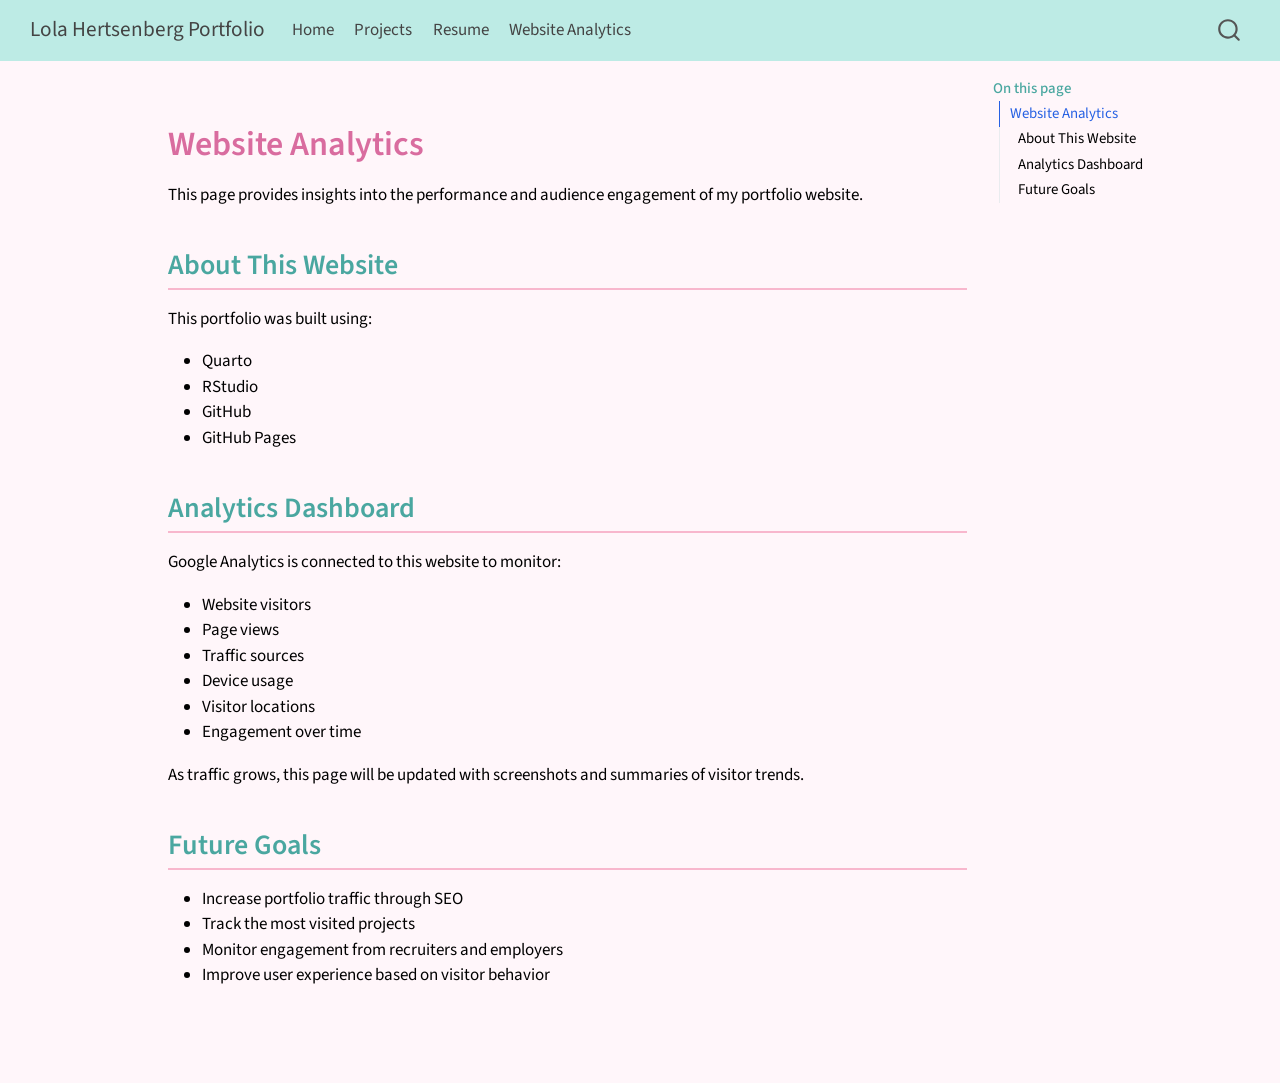
==== docs/analytics.html @ 13db0456 "bruh" ====
<!DOCTYPE html>
<html xmlns="http://www.w3.org/1999/xhtml" lang="en" xml:lang="en"><head>

<meta charset="utf-8">
<meta name="generator" content="quarto-1.9.37">

<meta name="viewport" content="width=device-width, initial-scale=1.0, user-scalable=yes">


<title>analytics – Lola Hertsenberg Portfolio</title>
<style>
/* Default styles provided by pandoc.
** See https://pandoc.org/MANUAL.html#variables-for-html for config info.
*/
code{white-space: pre-wrap;}
span.smallcaps{font-variant: small-caps;}
div.columns{display: flex; gap: min(4vw, 1.5em);}
div.column{flex: auto; overflow-x: auto;}
div.hanging-indent{margin-left: 1.5em; text-indent: -1.5em;}
ul.task-list{list-style: none;}
ul.task-list li input[type="checkbox"] {
  width: 0.8em;
  margin: 0 0.8em 0.2em -1em; /* quarto-specific, see https://github.com/quarto-dev/quarto-cli/issues/4556 */ 
  vertical-align: middle;
}
</style>


<script src="site_libs/quarto-nav/quarto-nav.js"></script>
<script src="site_libs/quarto-nav/headroom.min.js"></script>
<script src="site_libs/clipboard/clipboard.min.js"></script>
<script src="site_libs/quarto-search/autocomplete.umd.js"></script>
<script src="site_libs/quarto-search/fuse.min.js"></script>
<script src="site_libs/quarto-search/quarto-search.js"></script>
<meta name="quarto:offset" content="./">
<script src="site_libs/quarto-html/quarto.js" type="module"></script>
<script src="site_libs/quarto-html/tabsets/tabsets.js" type="module"></script>
<script src="site_libs/quarto-html/popper.min.js"></script>
<script src="site_libs/quarto-html/tippy.umd.min.js"></script>
<script src="site_libs/quarto-html/anchor.min.js"></script>
<link href="site_libs/quarto-html/tippy.css" rel="stylesheet">
<link href="site_libs/quarto-html/quarto-syntax-highlighting-7f8f88aac4f3542376d5c11b86a4c14d.css" rel="stylesheet" id="quarto-text-highlighting-styles">
<script src="site_libs/bootstrap/bootstrap.min.js"></script>
<link href="site_libs/bootstrap/bootstrap-icons.css" rel="stylesheet">
<link href="site_libs/bootstrap/bootstrap-158031087360bce0ff56dc785ce39e06.min.css" rel="stylesheet" append-hash="true" id="quarto-bootstrap" data-mode="light">
<script id="quarto-search-options" type="application/json">{
  "location": "navbar",
  "copy-button": false,
  "collapse-after": 3,
  "panel-placement": "end",
  "type": "overlay",
  "limit": 50,
  "keyboard-shortcut": [
    "f",
    "/",
    "s"
  ],
  "show-item-context": false,
  "language": {
    "search-no-results-text": "No results",
    "search-matching-documents-text": "matching documents",
    "search-copy-link-title": "Copy link to search",
    "search-hide-matches-text": "Hide additional matches",
    "search-more-match-text": "more match in this document",
    "search-more-matches-text": "more matches in this document",
    "search-clear-button-title": "Clear",
    "search-text-placeholder": "",
    "search-detached-cancel-button-title": "Cancel",
    "search-submit-button-title": "Submit",
    "search-label": "Search"
  }
}</script>
<script async="" src="https://www.googletagmanager.com/gtag/js?id=G-248WCPM8R9"></script>

<script type="text/javascript">

window.dataLayer = window.dataLayer || [];
function gtag(){dataLayer.push(arguments);}
gtag('js', new Date());
gtag('config', 'G-248WCPM8R9', { 'anonymize_ip': true});
</script>


<link rel="stylesheet" href="styles.css">
</head>

<body class="nav-fixed quarto-light">

<div id="quarto-search-results"></div>
  <header id="quarto-header" class="headroom fixed-top">
    <nav class="navbar navbar-expand-lg " data-bs-theme="dark">
      <div class="navbar-container container-fluid">
      <div class="navbar-brand-container mx-auto">
    <a class="navbar-brand" href="./index.html">
    <span class="navbar-title">Lola Hertsenberg Portfolio</span>
    </a>
  </div>
            <div id="quarto-search" class="" title="Search"></div>
          <button class="navbar-toggler" type="button" data-bs-toggle="collapse" data-bs-target="#navbarCollapse" aria-controls="navbarCollapse" role="menu" aria-expanded="false" aria-label="Toggle navigation" onclick="if (window.quartoToggleHeadroom) { window.quartoToggleHeadroom(); }">
  <span class="navbar-toggler-icon"></span>
</button>
          <div class="collapse navbar-collapse" id="navbarCollapse">
            <ul class="navbar-nav navbar-nav-scroll me-auto">
  <li class="nav-item">
    <a class="nav-link" href="./index.html"> 
<span class="menu-text">Home</span></a>
  </li>  
  <li class="nav-item">
    <a class="nav-link" href="./projects.html"> 
<span class="menu-text">Projects</span></a>
  </li>  
  <li class="nav-item">
    <a class="nav-link" href="./resume.html"> 
<span class="menu-text">Resume</span></a>
  </li>  
  <li class="nav-item">
    <a class="nav-link active" href="./analytics.html" aria-current="page"> 
<span class="menu-text">Website Analytics</span></a>
  </li>  
</ul>
          </div> <!-- /navcollapse -->
            <div class="quarto-navbar-tools">
</div>
      </div> <!-- /container-fluid -->
    </nav>
</header>
<!-- content -->
<div id="quarto-content" class="quarto-container page-columns page-rows-contents page-layout-article page-navbar">
<!-- sidebar -->
<!-- margin-sidebar -->
    <div id="quarto-margin-sidebar" class="sidebar margin-sidebar">
        <nav id="TOC" role="doc-toc" class="toc-active">
    <h2 id="toc-title">On this page</h2>
   
  <ul>
  <li><a href="#website-analytics" id="toc-website-analytics" class="nav-link active" data-scroll-target="#website-analytics">Website Analytics</a>
  <ul class="collapse">
  <li><a href="#about-this-website" id="toc-about-this-website" class="nav-link" data-scroll-target="#about-this-website">About This Website</a></li>
  <li><a href="#analytics-dashboard" id="toc-analytics-dashboard" class="nav-link" data-scroll-target="#analytics-dashboard">Analytics Dashboard</a></li>
  <li><a href="#future-goals" id="toc-future-goals" class="nav-link" data-scroll-target="#future-goals">Future Goals</a></li>
  </ul></li>
  </ul>
</nav>
    </div>
<!-- main -->
<main class="content" id="quarto-document-content"><header id="title-block-header" class="quarto-title-block"></header>




<section id="website-analytics" class="level1">
<h1>Website Analytics</h1>
<p>This page provides insights into the performance and audience engagement of my portfolio website.</p>
<section id="about-this-website" class="level2">
<h2 class="anchored" data-anchor-id="about-this-website">About This Website</h2>
<p>This portfolio was built using:</p>
<ul>
<li>Quarto</li>
<li>RStudio</li>
<li>GitHub</li>
<li>GitHub Pages</li>
</ul>
</section>
<section id="analytics-dashboard" class="level2">
<h2 class="anchored" data-anchor-id="analytics-dashboard">Analytics Dashboard</h2>
<p>Google Analytics is connected to this website to monitor:</p>
<ul>
<li>Website visitors</li>
<li>Page views</li>
<li>Traffic sources</li>
<li>Device usage</li>
<li>Visitor locations</li>
<li>Engagement over time</li>
</ul>
<p>As traffic grows, this page will be updated with screenshots and summaries of visitor trends.</p>
</section>
<section id="future-goals" class="level2">
<h2 class="anchored" data-anchor-id="future-goals">Future Goals</h2>
<ul>
<li>Increase portfolio traffic through SEO</li>
<li>Track the most visited projects</li>
<li>Monitor engagement from recruiters and employers</li>
<li>Improve user experience based on visitor behavior</li>
</ul>


</section>
</section>

</main> <!-- /main -->
<script id="quarto-html-after-body" type="application/javascript">
  window.document.addEventListener("DOMContentLoaded", function (event) {
    const icon = "";
    const anchorJS = new window.AnchorJS();
    anchorJS.options = {
      placement: 'right',
      icon: icon
    };
    anchorJS.add('.anchored');
    const isCodeAnnotation = (el) => {
      for (const clz of el.classList) {
        if (clz.startsWith('code-annotation-')) {                     
          return true;
        }
      }
      return false;
    }
    const onCopySuccess = function(e) {
      // button target
      const button = e.trigger;
      // don't keep focus
      button.blur();
      // flash "checked"
      button.classList.add('code-copy-button-checked');
      var currentTitle = button.getAttribute("title");
      button.setAttribute("title", "Copied!");
      let tooltip;
      if (window.bootstrap) {
        button.setAttribute("data-bs-toggle", "tooltip");
        button.setAttribute("data-bs-placement", "left");
        button.setAttribute("data-bs-title", "Copied!");
        tooltip = new bootstrap.Tooltip(button, 
          { trigger: "manual", 
            customClass: "code-copy-button-tooltip",
            offset: [0, -8]});
        tooltip.show();    
      }
      setTimeout(function() {
        if (tooltip) {
          tooltip.hide();
          button.removeAttribute("data-bs-title");
          button.removeAttribute("data-bs-toggle");
          button.removeAttribute("data-bs-placement");
        }
        button.setAttribute("title", currentTitle);
        button.classList.remove('code-copy-button-checked');
      }, 1000);
      // clear code selection
      e.clearSelection();
    }
    const getTextToCopy = function(trigger) {
      const outerScaffold = trigger.parentElement.cloneNode(true);
      const codeEl = outerScaffold.querySelector('code');
      for (const childEl of codeEl.children) {
        if (isCodeAnnotation(childEl)) {
          childEl.remove();
        }
      }
      return codeEl.innerText;
    }
    const clipboard = new window.ClipboardJS('.code-copy-button:not([data-in-quarto-modal])', {
      text: getTextToCopy
    });
    clipboard.on('success', onCopySuccess);
    if (window.document.getElementById('quarto-embedded-source-code-modal')) {
      const clipboardModal = new window.ClipboardJS('.code-copy-button[data-in-quarto-modal]', {
        text: getTextToCopy,
        container: window.document.getElementById('quarto-embedded-source-code-modal')
      });
      clipboardModal.on('success', onCopySuccess);
    }
      var localhostRegex = new RegExp(/^(?:http|https):\/\/localhost\:?[0-9]*\//);
      var mailtoRegex = new RegExp(/^mailto:/);
        var filterRegex = new RegExp('/' + window.location.host + '/');
      var isInternal = (href) => {
          return filterRegex.test(href) || localhostRegex.test(href) || mailtoRegex.test(href);
      }
      // Inspect non-navigation links and adorn them if external
     var links = window.document.querySelectorAll('a[href]:not(.nav-link):not(.navbar-brand):not(.toc-action):not(.sidebar-link):not(.sidebar-item-toggle):not(.pagination-link):not(.no-external):not([aria-hidden]):not(.dropdown-item):not(.quarto-navigation-tool):not(.about-link)');
      for (var i=0; i<links.length; i++) {
        const link = links[i];
        if (!isInternal(link.href)) {
          // undo the damage that might have been done by quarto-nav.js in the case of
          // links that we want to consider external
          if (link.dataset.originalHref !== undefined) {
            link.href = link.dataset.originalHref;
          }
        }
      }
    function tippyHover(el, contentFn, onTriggerFn, onUntriggerFn) {
      const config = {
        allowHTML: true,
        maxWidth: 500,
        delay: 100,
        arrow: false,
        appendTo: function(el) {
            return el.parentElement;
        },
        interactive: true,
        interactiveBorder: 10,
        theme: 'quarto',
        placement: 'bottom-start',
      };
      if (contentFn) {
        config.content = contentFn;
      }
      if (onTriggerFn) {
        config.onTrigger = onTriggerFn;
      }
      if (onUntriggerFn) {
        config.onUntrigger = onUntriggerFn;
      }
      window.tippy(el, config); 
    }
    const noterefs = window.document.querySelectorAll('a[role="doc-noteref"]');
    for (var i=0; i<noterefs.length; i++) {
      const ref = noterefs[i];
      tippyHover(ref, function() {
        // use id or data attribute instead here
        let href = ref.getAttribute('data-footnote-href') || ref.getAttribute('href');
        try { href = new URL(href).hash; } catch {}
        const id = href.replace(/^#\/?/, "");
        const note = window.document.getElementById(id);
        if (note) {
          return note.innerHTML;
        } else {
          return "";
        }
      });
    }
    const xrefs = window.document.querySelectorAll('a.quarto-xref');
    const processXRef = (id, note) => {
      // Strip column container classes
      const stripColumnClz = (el) => {
        el.classList.remove("page-full", "page-columns");
        if (el.children) {
          for (const child of el.children) {
            stripColumnClz(child);
          }
        }
      }
      stripColumnClz(note)
      if (id === null || id.startsWith('sec-')) {
        // Special case sections, only their first couple elements
        const container = document.createElement("div");
        if (note.children && note.children.length > 2) {
          container.appendChild(note.children[0].cloneNode(true));
          for (let i = 1; i < note.children.length; i++) {
            const child = note.children[i];
            if (child.tagName === "P" && child.innerText === "") {
              continue;
            } else {
              container.appendChild(child.cloneNode(true));
              break;
            }
          }
          if (window.Quarto?.typesetMath) {
            window.Quarto.typesetMath(container);
          }
          return container.innerHTML
        } else {
          if (window.Quarto?.typesetMath) {
            window.Quarto.typesetMath(note);
          }
          return note.innerHTML;
        }
      } else {
        // Remove any anchor links if they are present
        const anchorLink = note.querySelector('a.anchorjs-link');
        if (anchorLink) {
          anchorLink.remove();
        }
        if (window.Quarto?.typesetMath) {
          window.Quarto.typesetMath(note);
        }
        if (note.classList.contains("callout")) {
          return note.outerHTML;
        } else {
          return note.innerHTML;
        }
      }
    }
    for (var i=0; i<xrefs.length; i++) {
      const xref = xrefs[i];
      tippyHover(xref, undefined, function(instance) {
        instance.disable();
        let url = xref.getAttribute('href');
        let hash = undefined; 
        if (url.startsWith('#')) {
          hash = url;
        } else {
          try { hash = new URL(url).hash; } catch {}
        }
        if (hash) {
          const id = hash.replace(/^#\/?/, "");
          const note = window.document.getElementById(id);
          if (note !== null) {
            try {
              const html = processXRef(id, note.cloneNode(true));
              instance.setContent(html);
            } finally {
              instance.enable();
              instance.show();
            }
          } else {
            // See if we can fetch this
            fetch(url.split('#')[0])
            .then(res => res.text())
            .then(html => {
              const parser = new DOMParser();
              const htmlDoc = parser.parseFromString(html, "text/html");
              const note = htmlDoc.getElementById(id);
              if (note !== null) {
                const html = processXRef(id, note);
                instance.setContent(html);
              } 
            }).finally(() => {
              instance.enable();
              instance.show();
            });
          }
        } else {
          // See if we can fetch a full url (with no hash to target)
          // This is a special case and we should probably do some content thinning / targeting
          fetch(url)
          .then(res => res.text())
          .then(html => {
            const parser = new DOMParser();
            const htmlDoc = parser.parseFromString(html, "text/html");
            const note = htmlDoc.querySelector('main.content');
            if (note !== null) {
              // This should only happen for chapter cross references
              // (since there is no id in the URL)
              // remove the first header
              if (note.children.length > 0 && note.children[0].tagName === "HEADER") {
                note.children[0].remove();
              }
              const html = processXRef(null, note);
              instance.setContent(html);
            } 
          }).finally(() => {
            instance.enable();
            instance.show();
          });
        }
      }, function(instance) {
      });
    }
        let selectedAnnoteEl;
        const selectorForAnnotation = ( cell, annotation) => {
          let cellAttr = 'data-code-cell="' + cell + '"';
          let lineAttr = 'data-code-annotation="' +  annotation + '"';
          const selector = 'span[' + cellAttr + '][' + lineAttr + ']';
          return selector;
        }
        const selectCodeLines = (annoteEl) => {
          const doc = window.document;
          const targetCell = annoteEl.getAttribute("data-target-cell");
          const targetAnnotation = annoteEl.getAttribute("data-target-annotation");
          const annoteSpan = window.document.querySelector(selectorForAnnotation(targetCell, targetAnnotation));
          const lines = annoteSpan.getAttribute("data-code-lines").split(",");
          const lineIds = lines.map((line) => {
            return targetCell + "-" + line;
          })
          let top = null;
          let height = null;
          let parent = null;
          if (lineIds.length > 0) {
              //compute the position of the single el (top and bottom and make a div)
              const el = window.document.getElementById(lineIds[0]);
              top = el.offsetTop;
              height = el.offsetHeight;
              parent = el.parentElement.parentElement;
            if (lineIds.length > 1) {
              const lastEl = window.document.getElementById(lineIds[lineIds.length - 1]);
              const bottom = lastEl.offsetTop + lastEl.offsetHeight;
              height = bottom - top;
            }
            if (top !== null && height !== null && parent !== null) {
              // cook up a div (if necessary) and position it 
              let div = window.document.getElementById("code-annotation-line-highlight");
              if (div === null) {
                div = window.document.createElement("div");
                div.setAttribute("id", "code-annotation-line-highlight");
                div.style.position = 'absolute';
                parent.appendChild(div);
              }
              div.style.top = top - 2 + "px";
              div.style.height = height + 4 + "px";
              div.style.left = 0;
              let gutterDiv = window.document.getElementById("code-annotation-line-highlight-gutter");
              if (gutterDiv === null) {
                gutterDiv = window.document.createElement("div");
                gutterDiv.setAttribute("id", "code-annotation-line-highlight-gutter");
                gutterDiv.style.position = 'absolute';
                const codeCell = window.document.getElementById(targetCell);
                const gutter = codeCell.querySelector('.code-annotation-gutter');
                gutter.appendChild(gutterDiv);
              }
              gutterDiv.style.top = top - 2 + "px";
              gutterDiv.style.height = height + 4 + "px";
            }
            selectedAnnoteEl = annoteEl;
          }
        };
        const unselectCodeLines = () => {
          const elementsIds = ["code-annotation-line-highlight", "code-annotation-line-highlight-gutter"];
          elementsIds.forEach((elId) => {
            const div = window.document.getElementById(elId);
            if (div) {
              div.remove();
            }
          });
          selectedAnnoteEl = undefined;
        };
          // Handle positioning of the toggle
      window.addEventListener(
        "resize",
        throttle(() => {
          elRect = undefined;
          if (selectedAnnoteEl) {
            selectCodeLines(selectedAnnoteEl);
          }
        }, 10)
      );
      function throttle(fn, ms) {
      let throttle = false;
      let timer;
        return (...args) => {
          if(!throttle) { // first call gets through
              fn.apply(this, args);
              throttle = true;
          } else { // all the others get throttled
              if(timer) clearTimeout(timer); // cancel #2
              timer = setTimeout(() => {
                fn.apply(this, args);
                timer = throttle = false;
              }, ms);
          }
        };
      }
        // Attach click handler to the DT
        const annoteDls = window.document.querySelectorAll('dt[data-target-cell]');
        for (const annoteDlNode of annoteDls) {
          annoteDlNode.addEventListener('click', (event) => {
            const clickedEl = event.target;
            if (clickedEl !== selectedAnnoteEl) {
              unselectCodeLines();
              const activeEl = window.document.querySelector('dt[data-target-cell].code-annotation-active');
              if (activeEl) {
                activeEl.classList.remove('code-annotation-active');
              }
              selectCodeLines(clickedEl);
              clickedEl.classList.add('code-annotation-active');
            } else {
              // Unselect the line
              unselectCodeLines();
              clickedEl.classList.remove('code-annotation-active');
            }
          });
        }
    const findCites = (el) => {
      const parentEl = el.parentElement;
      if (parentEl) {
        const cites = parentEl.dataset.cites;
        if (cites) {
          return {
            el,
            cites: cites.split(' ')
          };
        } else {
          return findCites(el.parentElement)
        }
      } else {
        return undefined;
      }
    };
    var bibliorefs = window.document.querySelectorAll('a[role="doc-biblioref"]');
    for (var i=0; i<bibliorefs.length; i++) {
      const ref = bibliorefs[i];
      const citeInfo = findCites(ref);
      if (citeInfo) {
        tippyHover(citeInfo.el, function() {
          var popup = window.document.createElement('div');
          citeInfo.cites.forEach(function(cite) {
            var citeDiv = window.document.createElement('div');
            citeDiv.classList.add('hanging-indent');
            citeDiv.classList.add('csl-entry');
            var biblioDiv = window.document.getElementById('ref-' + cite);
            if (biblioDiv) {
              citeDiv.innerHTML = biblioDiv.innerHTML;
            }
            popup.appendChild(citeDiv);
          });
          return popup.innerHTML;
        });
      }
    }
  });
  </script>
</div> <!-- /content -->




</body></html>
---- docs/site_libs/quarto-html/tippy.css ----
.tippy-box[data-animation=fade][data-state=hidden]{opacity:0}[data-tippy-root]{max-width:calc(100vw - 10px)}.tippy-box{position:relative;background-color:#333;color:#fff;border-radius:4px;font-size:14px;line-height:1.4;white-space:normal;outline:0;transition-property:transform,visibility,opacity}.tippy-box[data-placement^=top]>.tippy-arrow{bottom:0}.tippy-box[data-placement^=top]>.tippy-arrow:before{bottom:-7px;left:0;border-width:8px 8px 0;border-top-color:initial;transform-origin:center top}.tippy-box[data-placement^=bottom]>.tippy-arrow{top:0}.tippy-box[data-placement^=bottom]>.tippy-arrow:before{top:-7px;left:0;border-width:0 8px 8px;border-bottom-color:initial;transform-origin:center bottom}.tippy-box[data-placement^=left]>.tippy-arrow{right:0}.tippy-box[data-placement^=left]>.tippy-arrow:before{border-width:8px 0 8px 8px;border-left-color:initial;right:-7px;transform-origin:center left}.tippy-box[data-placement^=right]>.tippy-arrow{left:0}.tippy-box[data-placement^=right]>.tippy-arrow:before{left:-7px;border-width:8px 8px 8px 0;border-right-color:initial;transform-origin:center right}.tippy-box[data-inertia][data-state=visible]{transition-timing-function:cubic-bezier(.54,1.5,.38,1.11)}.tippy-arrow{width:16px;height:16px;color:#333}.tippy-arrow:before{content:"";position:absolute;border-color:transparent;border-style:solid}.tippy-content{position:relative;padding:5px 9px;z-index:1}
---- docs/site_libs/quarto-html/quarto-syntax-highlighting-7f8f88aac4f3542376d5c11b86a4c14d.css ----
/* quarto syntax highlight colors */
:root {
  --quarto-hl-ot-color: #003B4F;
  --quarto-hl-at-color: #657422;
  --quarto-hl-ss-color: #20794D;
  --quarto-hl-an-color: #5E5E5E;
  --quarto-hl-fu-color: #4758AB;
  --quarto-hl-st-color: #20794D;
  --quarto-hl-cf-color: #003B4F;
  --quarto-hl-op-color: #5E5E5E;
  --quarto-hl-er-color: #AD0000;
  --quarto-hl-bn-color: #AD0000;
  --quarto-hl-al-color: #AD0000;
  --quarto-hl-va-color: #111111;
  --quarto-hl-bu-color: inherit;
  --quarto-hl-ex-color: inherit;
  --quarto-hl-pp-color: #AD0000;
  --quarto-hl-in-color: #5E5E5E;
  --quarto-hl-vs-color: #20794D;
  --quarto-hl-wa-color: #5E5E5E;
  --quarto-hl-do-color: #5E5E5E;
  --quarto-hl-im-color: #00769E;
  --quarto-hl-ch-color: #20794D;
  --quarto-hl-dt-color: #AD0000;
  --quarto-hl-fl-color: #AD0000;
  --quarto-hl-co-color: #5E5E5E;
  --quarto-hl-cv-color: #5E5E5E;
  --quarto-hl-cn-color: #8f5902;
  --quarto-hl-sc-color: #5E5E5E;
  --quarto-hl-dv-color: #AD0000;
  --quarto-hl-kw-color: #003B4F;
}

/* other quarto variables */
:root {
  --quarto-font-monospace: SFMono-Regular, Menlo, Monaco, Consolas, "Liberation Mono", "Courier New", monospace;
}

/* syntax highlight based on Pandoc's rules */
pre > code.sourceCode > span {
  color: #003B4F;
}

code.sourceCode > span {
  color: #003B4F;
}

div.sourceCode,
div.sourceCode pre.sourceCode {
  color: #003B4F;
}

/* Normal */
code span {
  color: #003B4F;
}

/* Alert */
code span.al {
  color: #AD0000;
  font-style: inherit;
}

/* Annotation */
code span.an {
  color: #5E5E5E;
  font-style: inherit;
}

/* Attribute */
code span.at {
  color: #657422;
  font-style: inherit;
}

/* BaseN */
code span.bn {
  color: #AD0000;
  font-style: inherit;
}

/* BuiltIn */
code span.bu {
  font-style: inherit;
}

/* ControlFlow */
code span.cf {
  color: #003B4F;
  font-weight: bold;
  font-style: inherit;
}

/* Char */
code span.ch {
  color: #20794D;
  font-style: inherit;
}

/* Constant */
code span.cn {
  color: #8f5902;
  font-style: inherit;
}

/* Comment */
code span.co {
  color: #5E5E5E;
  font-style: inherit;
}

/* CommentVar */
code span.cv {
  color: #5E5E5E;
  font-style: italic;
}

/* Documentation */
code span.do {
  color: #5E5E5E;
  font-style: italic;
}

/* DataType */
code span.dt {
  color: #AD0000;
  font-style: inherit;
}

/* DecVal */
code span.dv {
  color: #AD0000;
  font-style: inherit;
}

/* Error */
code span.er {
  color: #AD0000;
  font-style: inherit;
}

/* Extension */
code span.ex {
  font-style: inherit;
}

/* Float */
code span.fl {
  color: #AD0000;
  font-style: inherit;
}

/* Function */
code span.fu {
  color: #4758AB;
  font-style: inherit;
}

/* Import */
code span.im {
  color: #00769E;
  font-style: inherit;
}

/* Information */
code span.in {
  color: #5E5E5E;
  font-style: inherit;
}

/* Keyword */
code span.kw {
  color: #003B4F;
  font-weight: bold;
  font-style: inherit;
}

/* Operator */
code span.op {
  color: #5E5E5E;
  font-style: inherit;
}

/* Other */
code span.ot {
  color: #003B4F;
  font-style: inherit;
}

/* Preprocessor */
code span.pp {
  color: #AD0000;
  font-style: inherit;
}

/* SpecialChar */
code span.sc {
  color: #5E5E5E;
  font-style: inherit;
}

/* SpecialString */
code span.ss {
  color: #20794D;
  font-style: inherit;
}

/* String */
code span.st {
  color: #20794D;
  font-style: inherit;
}

/* Variable */
code span.va {
  color: #111111;
  font-style: inherit;
}

/* VerbatimString */
code span.vs {
  color: #20794D;
  font-style: inherit;
}

/* Warning */
code span.wa {
  color: #5E5E5E;
  font-style: italic;
}

.prevent-inlining {
  content: "</";
}

/*# sourceMappingURL=789ad8cd35626ba772517505b42a116e.css.map */
---- docs/styles.css ----
/* css styles */
/* All headings black */
h1, h2, h3, h4, h5, h6 {
  color: #000000;
}

/* Normal text */
p, li, td, th {
  color: #000000;
}
/* Background */
body {
  background-color: #fff6fa;
  color: #444;
}

/* Center only selected content */
.center {
  text-align: center;
}

/* Circular profile image */
.profile-img {
  display: block;
  width: 180px;
  height: 180px;
  margin: 20px auto;
  object-fit: cover;
  border-radius: 50%;
  border: 5px solid #f8b7cd;
}

/* Headings */
h1 {
  color: #d96c9f;
}

h2 {
  color: #4aa7a0;
  margin-top: 40px;
  border-bottom: 2px solid #f8b7cd;
  padding-bottom: 5px;
}

h3 {
  color: #d96c9f;
}

/* Links */
a {
  color: #4aa7a0;
}

/* Navbar */
.navbar {
  background-color: #bdebe5;
}

.navbar a,
.navbar-brand {
  color: #444 !important;
}
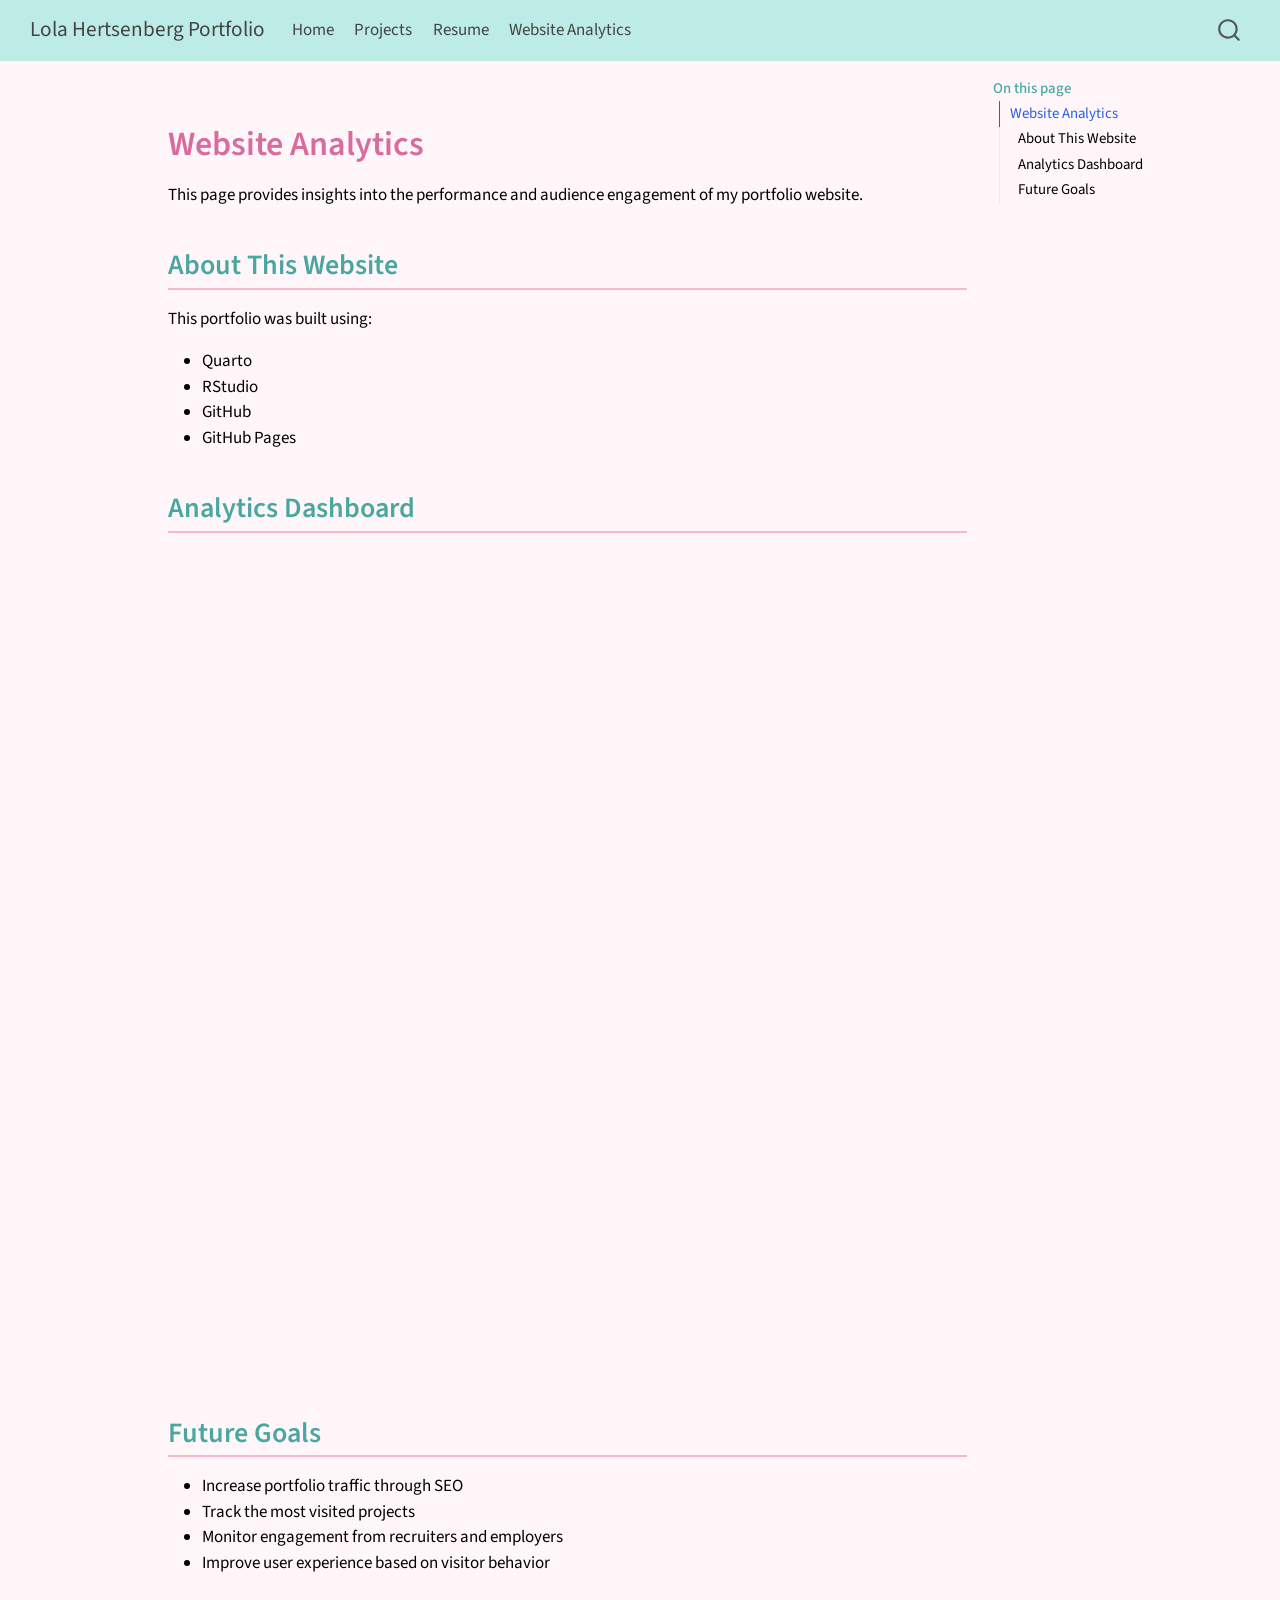
==== commit 70eecc31: "Add Looker Studio dashboard" ====
--- a/docs/analytics.html
+++ b/docs/analytics.html
@@ -163,16 +163,8 @@
 </section>
 <section id="analytics-dashboard" class="level2">
 <h2 class="anchored" data-anchor-id="analytics-dashboard">Analytics Dashboard</h2>
-<p>Google Analytics is connected to this website to monitor:</p>
-<ul>
-<li>Website visitors</li>
-<li>Page views</li>
-<li>Traffic sources</li>
-<li>Device usage</li>
-<li>Visitor locations</li>
-<li>Engagement over time</li>
-</ul>
-<p>As traffic grows, this page will be updated with screenshots and summaries of visitor trends.</p>
+<iframe width="100%" height="800" src="https://datastudio.google.com/embed/reporting/edf69798-0c58-45f4-abc0-53d76c7d3dbc/page/RzN3F" frameborder="0" style="border:0" allowfullscreen="" sandbox="allow-storage-access-by-user-activation allow-scripts allow-same-origin allow-popups allow-popups-to-escape-sandbox">
+</iframe>
 </section>
 <section id="future-goals" class="level2">
 <h2 class="anchored" data-anchor-id="future-goals">Future Goals</h2>
